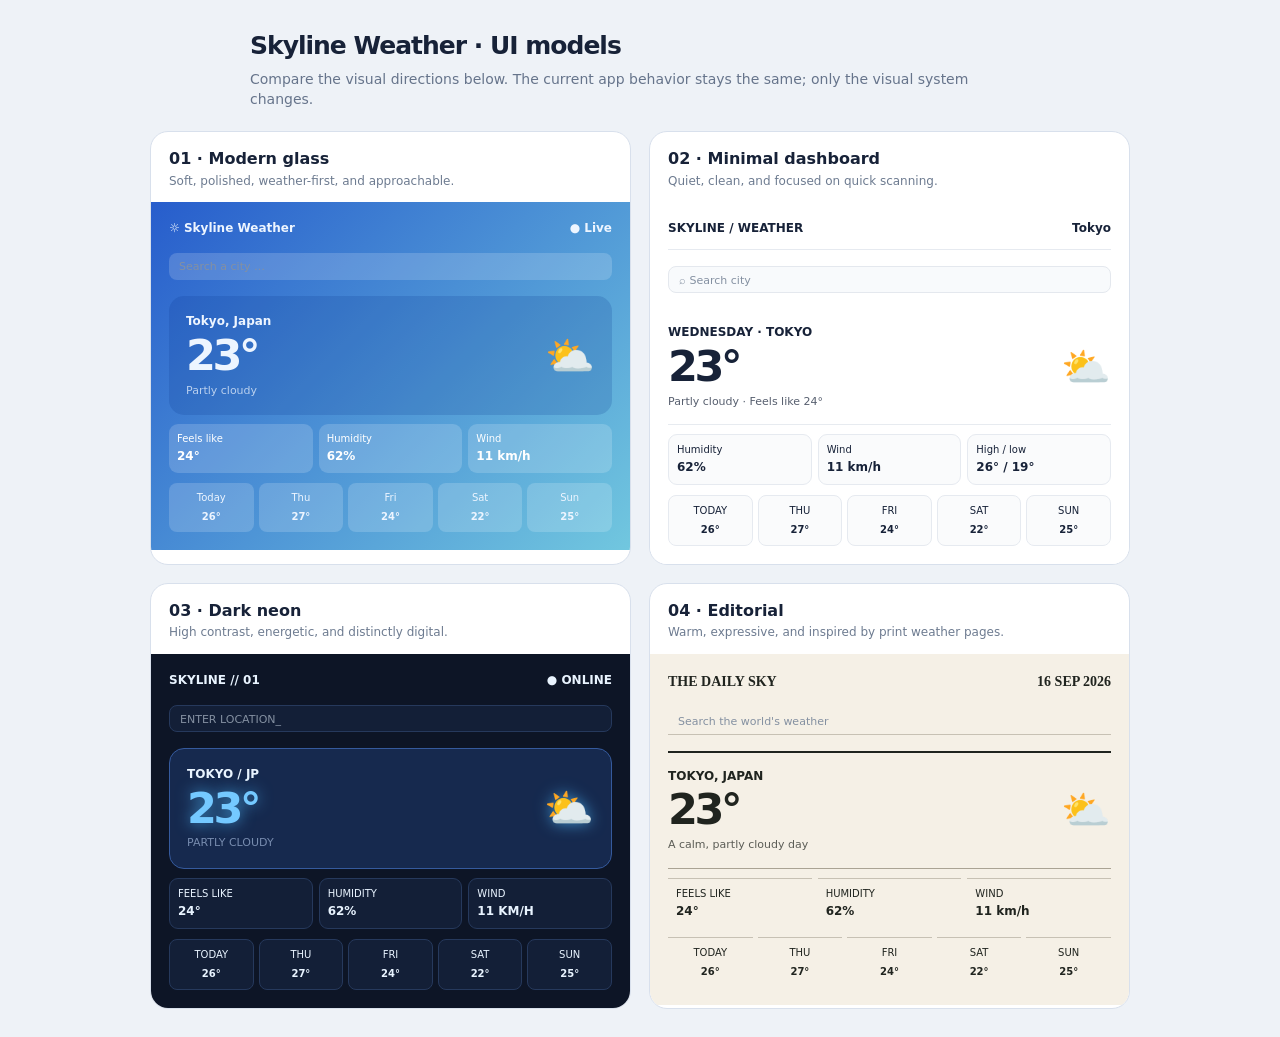
==== ui-models.html @ 84f79aed "Create Skyline Weather app" ====
<!doctype html>
<html lang="en">
<head>
  <meta charset="UTF-8">
  <meta name="viewport" content="width=device-width, initial-scale=1.0">
  <title>Skyline Weather UI models</title>
  <style>
    * { box-sizing: border-box; }
    body { margin: 0; padding: 28px; color: #172238; background: #eef2f7; font: 14px/1.4 Inter, system-ui, sans-serif; }
    h1 { margin: 0; font-size: 25px; letter-spacing: -.04em; }
    .intro { max-width: 780px; margin: 0 auto 22px; }
    .intro p { margin: 7px 0 0; color: #66748b; }
    .grid { display: grid; grid-template-columns: repeat(2, minmax(260px, 1fr)); gap: 18px; max-width: 980px; margin: auto; }
    .model { overflow: hidden; border: 1px solid #d8e0ec; border-radius: 18px; background: #fff; }
    .model h2 { margin: 0; padding: 16px 18px 2px; font-size: 16px; }
    .model > p { margin: 0; padding: 0 18px 13px; color: #6d7b90; font-size: 12px; }
    .screen { min-height: 245px; padding: 18px; }
    .mini-top { display: flex; justify-content: space-between; align-items: center; font-weight: 750; font-size: 12px; }
    .mini-search { height: 27px; margin: 16px 0; padding: 6px 10px; border-radius: 8px; color: #8490a1; background: rgba(255,255,255,.7); font-size: 11px; }
    .mini-hero { display: flex; justify-content: space-between; align-items: center; padding: 17px; border-radius: 15px; }
    .city { font-size: 12px; font-weight: 700; }
    .temp { margin-top: 6px; font-size: 43px; line-height: .9; font-weight: 800; letter-spacing: -.08em; }
    .weather { font-size: 40px; }
    .sub { margin-top: 8px; font-size: 11px; opacity: .72; }
    .metrics { display: grid; grid-template-columns: repeat(3, 1fr); gap: 6px; margin-top: 9px; }
    .metric { padding: 8px; border-radius: 9px; font-size: 10px; }
    .metric b { display: block; margin-top: 2px; font-size: 12px; }
    .days { display: grid; grid-template-columns: repeat(5, 1fr); gap: 5px; margin-top: 10px; }
    .day { padding: 8px 3px; border-radius: 8px; text-align: center; font-size: 10px; }
    .day b { display: block; margin-top: 5px; }

    .glass .screen { color: #edf5ff; background: linear-gradient(135deg, #275dcc, #71c7df); }
    .glass .mini-search, .glass .metric, .glass .day { background: rgba(255,255,255,.17); }
    .glass .mini-hero { background: rgba(6, 54, 139, .18); }
    .glass .metrics { color: #fff; }

    .minimal .screen { background: #fff; }
    .minimal .mini-top { border-bottom: 1px solid #e6eaf0; padding-bottom: 12px; }
    .minimal .mini-search { border: 1px solid #e4e8ee; background: #f8fafc; }
    .minimal .mini-hero { padding: 15px 0; border-bottom: 1px solid #e7ebf0; border-radius: 0; }
    .minimal .metric, .minimal .day { border: 1px solid #e6eaf0; background: #fafbfc; }
    .minimal .weather { color: #3b7ced; }

    .neon .screen { color: #e9f4ff; background: #0d1526; }
    .neon .mini-search, .neon .metric, .neon .day { border: 1px solid #26395c; background: #131f37; }
    .neon .mini-hero { border: 1px solid #355a9d; background: #16294e; }
    .neon .temp, .neon .weather { color: #74c9ff; text-shadow: 0 0 15px rgba(80,190,255,.7); }
    .neon .sub { color: #9db2d4; }

    .editorial .screen { color: #20241f; background: #f5f0e6; }
    .editorial .mini-top { font-family: Georgia, serif; font-size: 14px; }
    .editorial .mini-search { border-bottom: 1px solid #c7c1b4; border-radius: 0; background: transparent; }
    .editorial .mini-hero { padding: 15px 0; border-top: 2px solid #20241f; border-bottom: 1px solid #aaa394; border-radius: 0; }
    .editorial .weather { color: #d47f42; }
    .editorial .metric, .editorial .day { border-top: 1px solid #c7c1b4; border-radius: 0; background: transparent; }

    @media (max-width: 680px) {
      body { padding: 18px 12px; }
      .grid { grid-template-columns: 1fr; }
    }
  </style>
</head>
<body>
  <header class="intro">
    <h1>Skyline Weather · UI models</h1>
    <p>Compare the visual directions below. The current app behavior stays the same; only the visual system changes.</p>
  </header>

  <main class="grid">
    <article class="model glass">
      <h2>01 · Modern glass</h2>
      <p>Soft, polished, weather-first, and approachable.</p>
      <div class="screen">
        <div class="mini-top"><span>☼ Skyline Weather</span><span>● Live</span></div>
        <div class="mini-search">Search a city …</div>
        <div class="mini-hero"><div><div class="city">Tokyo, Japan</div><div class="temp">23°</div><div class="sub">Partly cloudy</div></div><div class="weather">⛅</div></div>
        <div class="metrics"><div class="metric">Feels like<b>24°</b></div><div class="metric">Humidity<b>62%</b></div><div class="metric">Wind<b>11 km/h</b></div></div>
        <div class="days"><div class="day">Today<b>26°</b></div><div class="day">Thu<b>27°</b></div><div class="day">Fri<b>24°</b></div><div class="day">Sat<b>22°</b></div><div class="day">Sun<b>25°</b></div></div>
      </div>
    </article>

    <article class="model minimal">
      <h2>02 · Minimal dashboard</h2>
      <p>Quiet, clean, and focused on quick scanning.</p>
      <div class="screen">
        <div class="mini-top"><span>SKYLINE / WEATHER</span><span>Tokyo</span></div>
        <div class="mini-search">⌕  Search city</div>
        <div class="mini-hero"><div><div class="city">WEDNESDAY · TOKYO</div><div class="temp">23°</div><div class="sub">Partly cloudy · Feels like 24°</div></div><div class="weather">⛅</div></div>
        <div class="metrics"><div class="metric">Humidity<b>62%</b></div><div class="metric">Wind<b>11 km/h</b></div><div class="metric">High / low<b>26° / 19°</b></div></div>
        <div class="days"><div class="day">TODAY<b>26°</b></div><div class="day">THU<b>27°</b></div><div class="day">FRI<b>24°</b></div><div class="day">SAT<b>22°</b></div><div class="day">SUN<b>25°</b></div></div>
      </div>
    </article>

    <article class="model neon">
      <h2>03 · Dark neon</h2>
      <p>High contrast, energetic, and distinctly digital.</p>
      <div class="screen">
        <div class="mini-top"><span>SKYLINE // 01</span><span>● ONLINE</span></div>
        <div class="mini-search">ENTER LOCATION_</div>
        <div class="mini-hero"><div><div class="city">TOKYO / JP</div><div class="temp">23°</div><div class="sub">PARTLY CLOUDY</div></div><div class="weather">⛅</div></div>
        <div class="metrics"><div class="metric">FEELS LIKE<b>24°</b></div><div class="metric">HUMIDITY<b>62%</b></div><div class="metric">WIND<b>11 KM/H</b></div></div>
        <div class="days"><div class="day">TODAY<b>26°</b></div><div class="day">THU<b>27°</b></div><div class="day">FRI<b>24°</b></div><div class="day">SAT<b>22°</b></div><div class="day">SUN<b>25°</b></div></div>
      </div>
    </article>

    <article class="model editorial">
      <h2>04 · Editorial</h2>
      <p>Warm, expressive, and inspired by print weather pages.</p>
      <div class="screen">
        <div class="mini-top"><span>THE DAILY SKY</span><span>16 SEP 2026</span></div>
        <div class="mini-search">Search the world's weather</div>
        <div class="mini-hero"><div><div class="city">TOKYO, JAPAN</div><div class="temp">23°</div><div class="sub">A calm, partly cloudy day</div></div><div class="weather">⛅</div></div>
        <div class="metrics"><div class="metric">FEELS LIKE<b>24°</b></div><div class="metric">HUMIDITY<b>62%</b></div><div class="metric">WIND<b>11 km/h</b></div></div>
        <div class="days"><div class="day">TODAY<b>26°</b></div><div class="day">THU<b>27°</b></div><div class="day">FRI<b>24°</b></div><div class="day">SAT<b>22°</b></div><div class="day">SUN<b>25°</b></div></div>
      </div>
    </article>
  </main>
</body>
</html>
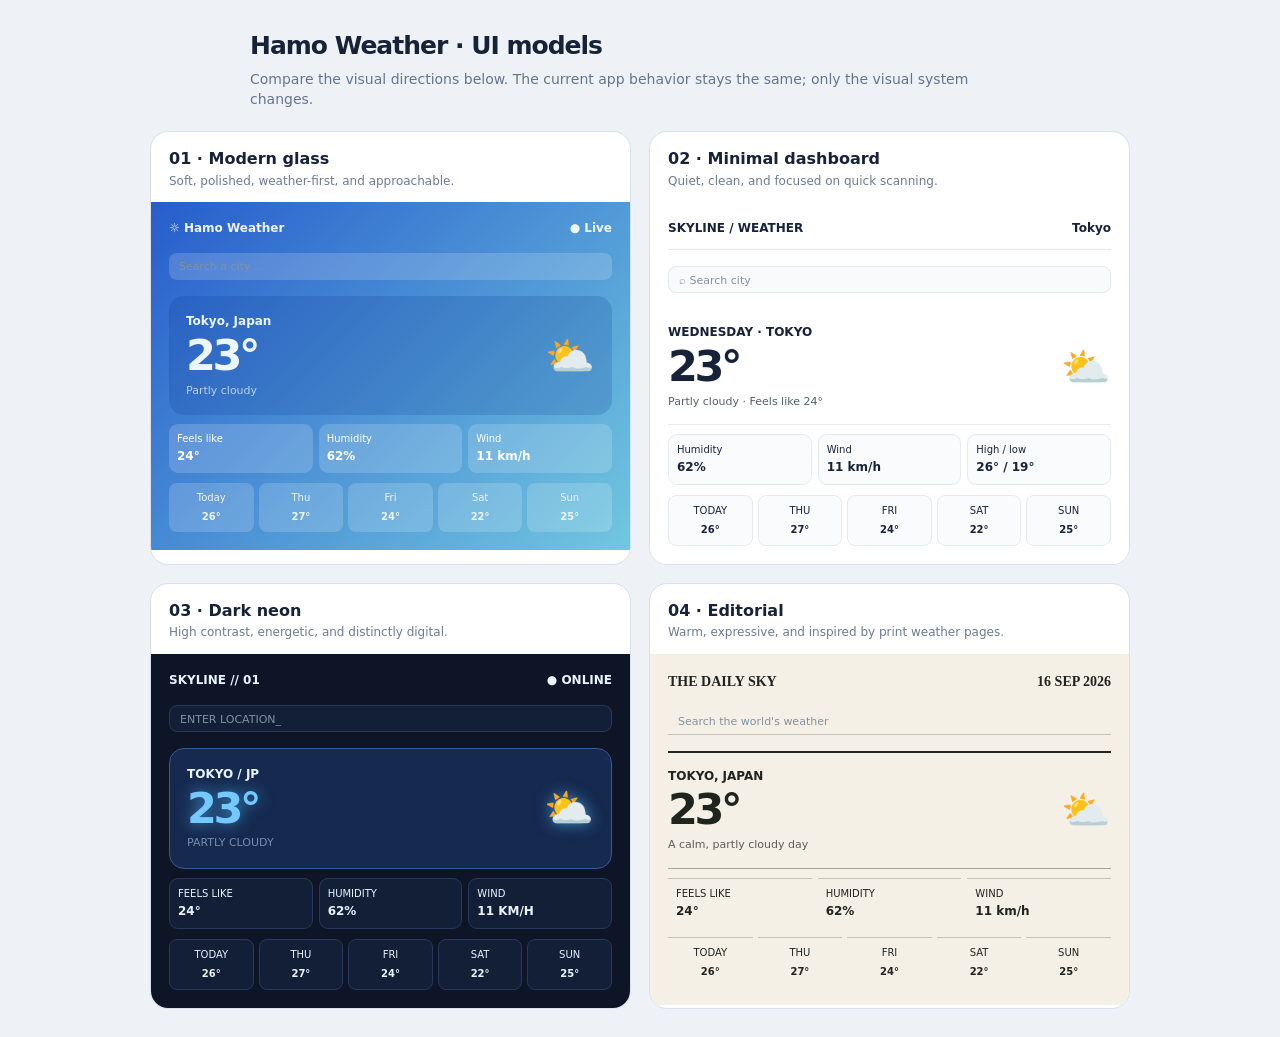
==== commit d03ba4b6: "Rename app to Hamo Weather" ====
--- a/ui-models.html
+++ b/ui-models.html
@@ -3,7 +3,7 @@
 <head>
   <meta charset="UTF-8">
   <meta name="viewport" content="width=device-width, initial-scale=1.0">
-  <title>Skyline Weather UI models</title>
+  <title>Hamo Weather UI models</title>
   <style>
     * { box-sizing: border-box; }
     body { margin: 0; padding: 28px; color: #172238; background: #eef2f7; font: 14px/1.4 Inter, system-ui, sans-serif; }
@@ -62,7 +62,7 @@
 </head>
 <body>
   <header class="intro">
-    <h1>Skyline Weather · UI models</h1>
+    <h1>Hamo Weather · UI models</h1>
     <p>Compare the visual directions below. The current app behavior stays the same; only the visual system changes.</p>
   </header>
 
@@ -71,7 +71,7 @@
       <h2>01 · Modern glass</h2>
       <p>Soft, polished, weather-first, and approachable.</p>
       <div class="screen">
-        <div class="mini-top"><span>☼ Skyline Weather</span><span>● Live</span></div>
+        <div class="mini-top"><span>☼ Hamo Weather</span><span>● Live</span></div>
         <div class="mini-search">Search a city …</div>
         <div class="mini-hero"><div><div class="city">Tokyo, Japan</div><div class="temp">23°</div><div class="sub">Partly cloudy</div></div><div class="weather">⛅</div></div>
         <div class="metrics"><div class="metric">Feels like<b>24°</b></div><div class="metric">Humidity<b>62%</b></div><div class="metric">Wind<b>11 km/h</b></div></div>
